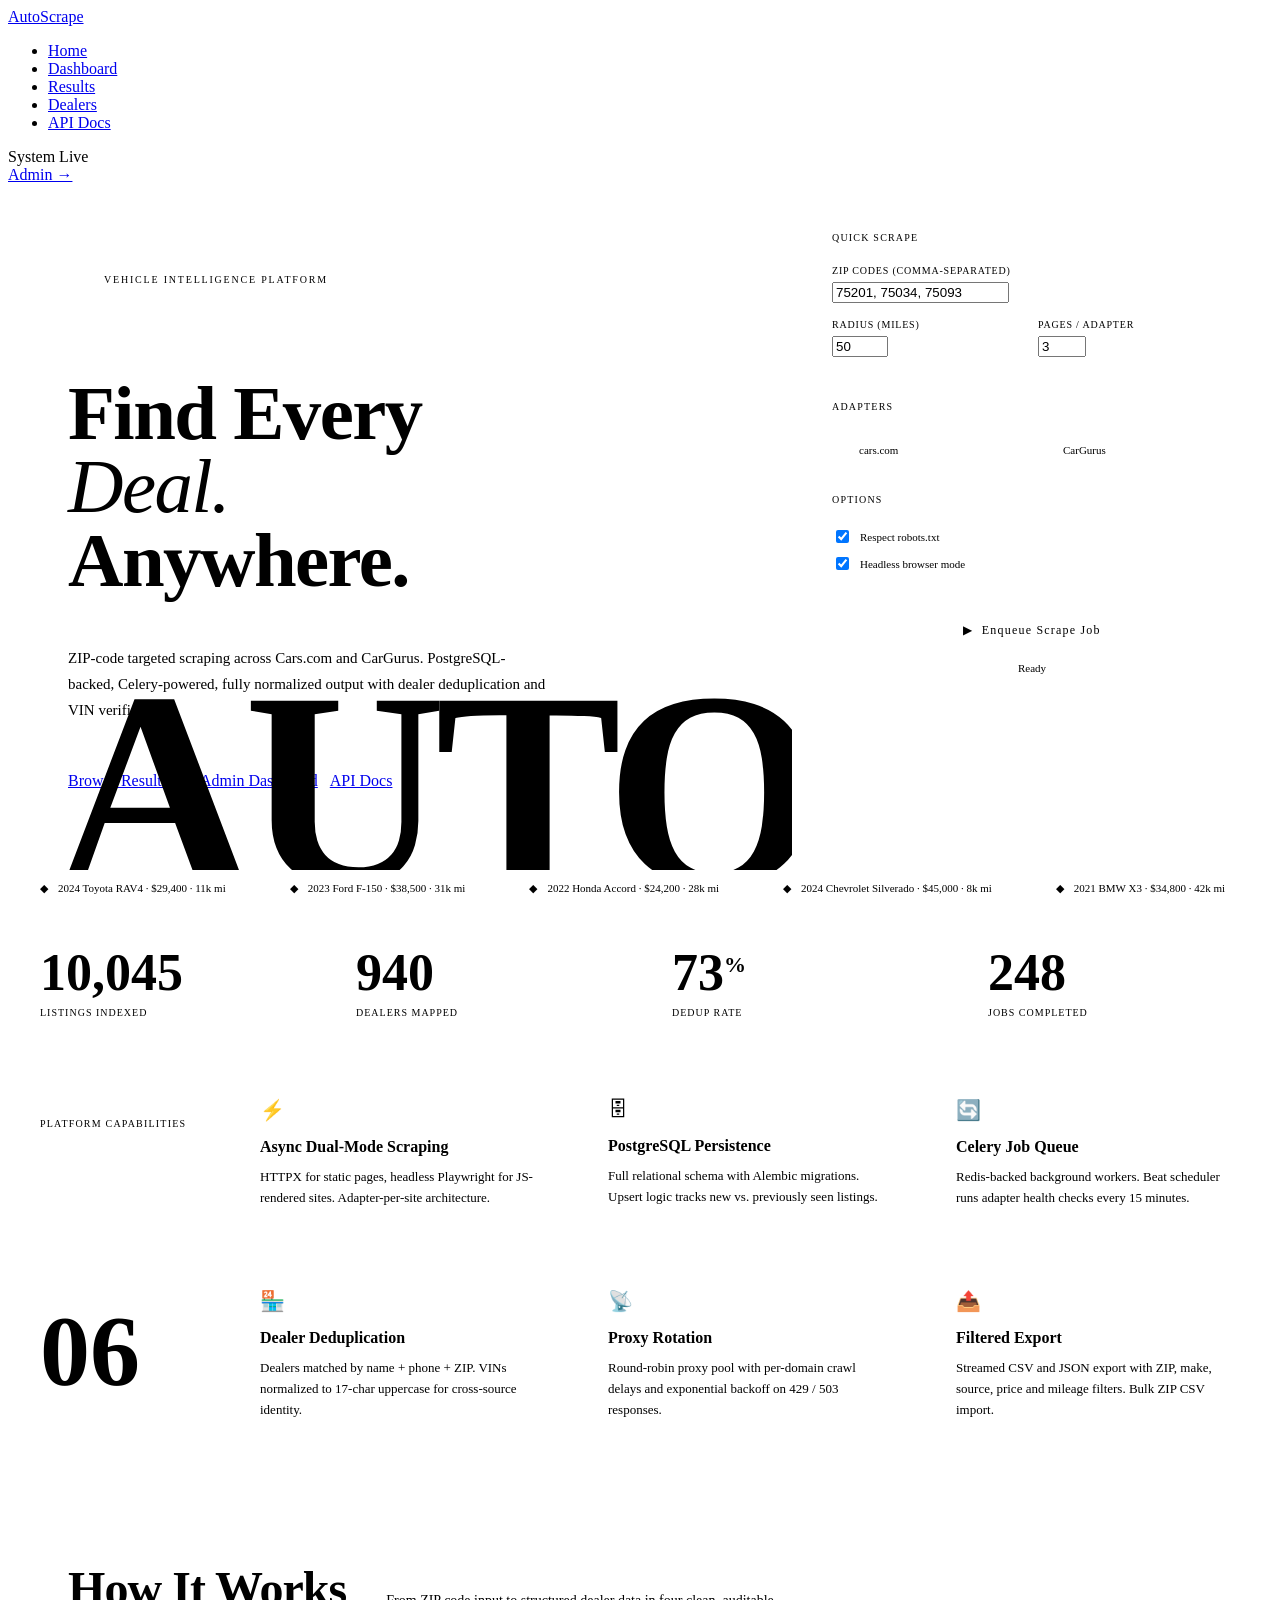
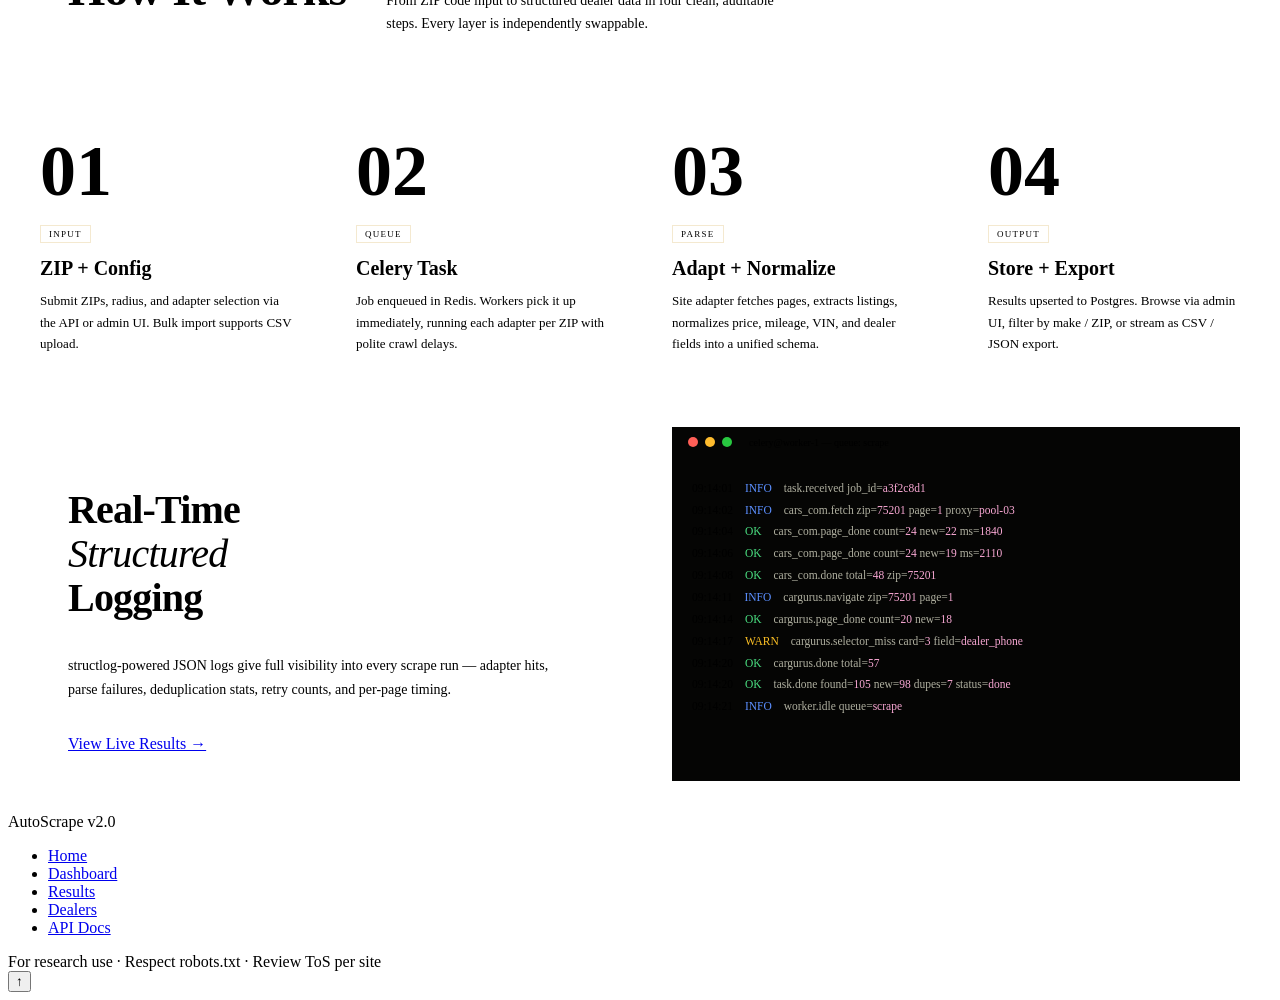
==== index.html @ 1d353e25 "Add project files" ====
<!DOCTYPE html>
<html lang="en">
<head>
<meta charset="UTF-8"/><meta name="viewport" content="width=device-width,initial-scale=1"/>
<title>AutoScrape — Vehicle Intelligence Platform</title>
<link rel="stylesheet" href="_shared.css"/>
<style>
/* ── HERO ── */
.hero {
  min-height: calc(100vh - var(--nav-h));
  display: grid;
  grid-template-columns: 1fr 480px;
  border-bottom: 1px solid var(--border);
}
.hero-left {
  padding: 80px 60px;
  display: flex;
  flex-direction: column;
  justify-content: center;
  border-right: 1px solid var(--border);
  position: relative;
  overflow: hidden;
}
.hero-bg-text {
  position: absolute;
  bottom: -60px; right: -20px;
  font-family: var(--font-display);
  font-size: 280px;
  font-weight: 800;
  color: var(--border);
  line-height: 1;
  pointer-events: none;
  user-select: none;
  letter-spacing: -0.04em;
}
.hero-label {
  font-family: var(--font-mono);
  font-size: 10px;
  letter-spacing: 0.18em;
  text-transform: uppercase;
  color: var(--accent);
  margin-bottom: 28px;
  display: flex;
  align-items: center;
  gap: 12px;
}
.hero-label::before { content:''; width:24px; height:1px; background:var(--accent); }
.hero-h1 {
  font-family: var(--font-display);
  font-size: clamp(52px, 6vw, 88px);
  font-weight: 800;
  line-height: 0.96;
  letter-spacing: -0.02em;
  color: var(--text);
  margin-bottom: 32px;
}
.hero-h1 em {
  font-style: italic;
  font-family: var(--font-serif);
  font-weight: 300;
  color: var(--accent);
}
.hero-p {
  font-size: 15px;
  line-height: 1.75;
  color: var(--dim);
  max-width: 480px;
  margin-bottom: 48px;
}
.hero-actions { display:flex; gap:12px; flex-wrap:wrap; }
.hero-right {
  background: var(--bg2);
  display: flex;
  flex-direction: column;
  padding: 48px 40px;
  overflow-y: auto;
}
.form-section { margin-bottom: 28px; }
.form-title {
  font-family: var(--font-mono);
  font-size: 10px;
  letter-spacing: 0.12em;
  text-transform: uppercase;
  color: var(--dim);
  margin-bottom: 12px;
  padding-bottom: 10px;
  border-bottom: 1px solid var(--border);
}
.form-group { margin-bottom: 16px; }
.form-label {
  font-family: var(--font-mono);
  font-size: 10px;
  letter-spacing: 0.08em;
  text-transform: uppercase;
  color: var(--muted);
  display: block;
  margin-bottom: 6px;
}
.form-row { display:grid; grid-template-columns:1fr 1fr; gap:12px; }
.adapter-grid { display:grid; grid-template-columns:1fr 1fr; gap:8px; }
.adapter-chip {
  display: flex;
  align-items: center;
  gap: 8px;
  padding: 10px 12px;
  border: 1px solid var(--border2);
  cursor: pointer;
  transition: all var(--transition);
  background: var(--bg);
  user-select: none;
}
.adapter-chip:hover { border-color: var(--muted); }
.adapter-chip.on { border-color: var(--accent); background: var(--accent-dim); }
.adapter-chip-dot { width:7px; height:7px; border-radius:50%; border:1px solid var(--muted); transition:all var(--transition); flex-shrink:0; }
.adapter-chip.on .adapter-chip-dot { background:var(--accent); border-color:var(--accent); box-shadow:0 0 6px var(--accent); }
.adapter-chip-name { font-family:var(--font-mono); font-size:11px; color:var(--text2); }
.run-btn {
  width: 100%;
  padding: 14px;
  background: var(--accent);
  color: var(--bg);
  border: none;
  font-family: var(--font-mono);
  font-size: 12px;
  letter-spacing: 0.1em;
  font-weight: 500;
  cursor: pointer;
  transition: all var(--transition);
  margin-top: 8px;
  display: flex;
  align-items: center;
  justify-content: center;
  gap: 8px;
}
.run-btn:hover { background: #e8be5c; }
.run-btn:disabled { background: var(--muted); cursor: not-allowed; }
.run-status {
  font-family: var(--font-mono);
  font-size: 11px;
  color: var(--dim);
  text-align: center;
  margin-top: 10px;
  min-height: 20px;
  transition: color var(--transition);
}

/* ── TICKER ── */
.ticker {
  border-bottom: 1px solid var(--border);
  overflow: hidden;
  background: var(--bg2);
  padding: 12px 0;
}
.ticker-inner { display:flex; animation: scroll-left 40s linear infinite; white-space:nowrap; }
.ticker-item {
  font-family: var(--font-mono);
  font-size: 11px;
  color: var(--dim);
  padding: 0 32px;
  display: inline-flex;
  align-items: center;
  gap: 10px;
  flex-shrink: 0;
}
.ticker-sep { color:var(--accent); }
@keyframes scroll-left { 0%{transform:translateX(0)} 100%{transform:translateX(-50%)} }

/* ── KPI STRIP ── */
.kpi-strip {
  display: grid;
  grid-template-columns: repeat(4, 1fr);
  border-bottom: 1px solid var(--border);
}
.kpi-cell {
  padding: 40px 32px;
  border-right: 1px solid var(--border);
  position: relative;
}
.kpi-cell:last-child { border-right: none; }
.kpi-num {
  font-family: var(--font-display);
  font-size: 52px;
  font-weight: 700;
  line-height: 1;
  color: var(--text);
  margin-bottom: 8px;
}
.kpi-num sup { font-size: 22px; color: var(--accent); vertical-align: super; }
.kpi-label { font-family:var(--font-mono); font-size:10px; letter-spacing:0.1em; text-transform:uppercase; color:var(--dim); }

/* ── FEATURE BAND ── */
.feat-band {
  display: grid;
  grid-template-columns: 220px 1fr;
  border-bottom: 1px solid var(--border);
}
.feat-side {
  padding: 60px 32px;
  border-right: 1px solid var(--border);
  display: flex;
  flex-direction: column;
  justify-content: space-between;
}
.feat-side-label {
  font-family: var(--font-mono);
  font-size: 10px;
  letter-spacing: 0.12em;
  text-transform: uppercase;
  color: var(--accent);
}
.feat-side-num {
  font-family: var(--font-display);
  font-size: 100px;
  font-weight: 800;
  color: var(--border2);
  line-height: 1;
}
.feat-grid {
  display: grid;
  grid-template-columns: repeat(3, 1fr);
  grid-template-rows: auto auto;
}
.feat-cell {
  padding: 40px 32px;
  border-right: 1px solid var(--border);
  border-bottom: 1px solid var(--border);
  transition: background var(--transition);
  position: relative;
  overflow: hidden;
}
.feat-cell:nth-child(3n) { border-right: none; }
.feat-cell:nth-child(n+4) { border-bottom: none; }
.feat-cell:hover { background: var(--bg2); }
.feat-cell::after {
  content: '';
  position: absolute;
  bottom: 0; left: 0;
  width: 0;
  height: 1px;
  background: var(--accent);
  transition: width 0.4s ease;
}
.feat-cell:hover::after { width: 100%; }
.feat-icon { font-size: 20px; margin-bottom: 16px; display:block; }
.feat-name {
  font-family: var(--font-display);
  font-size: 16px;
  font-weight: 600;
  color: var(--text);
  margin-bottom: 10px;
}
.feat-desc { font-size: 13px; line-height: 1.65; color: var(--dim); }

/* ── HOW IT WORKS ── */
.how-section { padding: 0; border-bottom: 1px solid var(--border); }
.how-header {
  padding: 60px 60px 40px;
  display: flex;
  align-items: baseline;
  gap: 40px;
  border-bottom: 1px solid var(--border);
}
.how-title {
  font-family: var(--font-display);
  font-size: 48px;
  font-weight: 700;
  letter-spacing: -0.02em;
}
.how-desc { font-size:14px; color:var(--dim); max-width:400px; line-height:1.7; }
.how-steps { display:grid; grid-template-columns:repeat(4,1fr); }
.how-step {
  padding: 40px 32px;
  border-right: 1px solid var(--border);
  position: relative;
}
.how-step:last-child { border-right: none; }
.how-step-n {
  font-family: var(--font-display);
  font-size: 72px;
  font-weight: 800;
  color: var(--border2);
  line-height: 1;
  margin-bottom: 16px;
}
.how-step-tag {
  font-family: var(--font-mono);
  font-size: 9px;
  letter-spacing: 0.14em;
  text-transform: uppercase;
  color: var(--accent);
  background: var(--accent-dim);
  border: 1px solid rgba(212,168,67,0.25);
  padding: 3px 8px;
  display: inline-block;
  margin-bottom: 14px;
}
.how-step-name {
  font-family: var(--font-display);
  font-size: 20px;
  font-weight: 600;
  margin-bottom: 10px;
}
.how-step-desc { font-size:13px; color:var(--dim); line-height:1.65; }

/* ── TERMINAL ── */
.terminal-section {
  display: grid;
  grid-template-columns: 1fr 1fr;
  border-bottom: 1px solid var(--border);
}
.terminal-copy {
  padding: 60px;
  border-right: 1px solid var(--border);
  display: flex;
  flex-direction: column;
  justify-content: center;
}
.terminal-copy h2 {
  font-family: var(--font-display);
  font-size: 40px;
  font-weight: 700;
  letter-spacing: -0.02em;
  line-height: 1.1;
  margin-bottom: 20px;
}
.terminal-copy h2 em { font-family:var(--font-serif); font-style:italic; font-weight:300; color:var(--accent); }
.terminal-copy p { font-size:14px; color:var(--dim); line-height:1.75; margin-bottom:32px; }
.terminal-panel { padding: 32px; background: var(--bg); display:flex; flex-direction:column; }
.term-win {
  background: #050504;
  border: 1px solid var(--border2);
  flex: 1;
  overflow: hidden;
  display: flex;
  flex-direction: column;
}
.term-bar {
  background: var(--bg2);
  border-bottom: 1px solid var(--border);
  padding: 10px 16px;
  display: flex;
  align-items: center;
  gap: 7px;
}
.term-dot { width:10px; height:10px; border-radius:50%; }
.term-body { padding: 20px; font-family:var(--font-mono); font-size:11.5px; line-height:1.9; overflow-y:auto; flex:1; }
.tl { display:flex; gap:12px; }
.tt { color:var(--muted); flex-shrink:0; }
.ti { color:#5b8fff; }
.tok { color:#4ade80; }
.tw { color:#fbbf24; }
.tm { color:#b0b0a0; }
.tk { color:var(--accent); }
.tv { color:#f9a8d4; }
.tcur { display:inline-block; width:7px; height:13px; background:var(--accent); animation:blink 1s step-end infinite; vertical-align:middle; }
@keyframes blink { 0%,100%{opacity:1} 50%{opacity:0} }
</style>
</head>
<body>

<nav class="nav">
  <a href="index.html" class="nav-logo">Auto<span>Scrape</span></a>
  <ul class="nav-links">
    <li><a href="index.html" class="active">Home</a></li>
    <li><a href="dashboard.html">Dashboard</a></li>
    <li><a href="results.html">Results</a></li>
    <li><a href="dealers.html">Dealers</a></li>
    <li><a href="docs.html">API Docs</a></li>
  </ul>
  <div class="nav-right">
    <div class="live-indicator"><div class="live-dot"></div><span>System Live</span></div>
    <a href="dashboard.html" class="nav-pill">Admin →</a>
  </div>
</nav>

<div class="page">

  <!-- HERO -->
  <section class="hero">
    <div class="hero-left">
      <div class="hero-bg-text">AUTO</div>
      <p class="hero-label anim-1">Vehicle Intelligence Platform</p>
      <h1 class="hero-h1 anim-2">Find Every<br><em>Deal.</em><br>Anywhere.</h1>
      <p class="hero-p anim-3">ZIP-code targeted scraping across Cars.com and CarGurus. PostgreSQL-backed, Celery-powered, fully normalized output with dealer deduplication and VIN verification.</p>
      <div class="hero-actions anim-4">
        <a href="results.html" class="btn btn-primary">Browse Results →</a>
        <a href="dashboard.html" class="btn">Admin Dashboard</a>
        <a href="docs.html" class="btn btn-ghost">API Docs</a>
      </div>
    </div>

    <div class="hero-right">
      <div class="form-title">Quick Scrape</div>

      <div class="form-section">
        <div class="form-group">
          <label class="form-label">ZIP Codes (comma-separated)</label>
          <input class="inp" id="f-zips" value="75201, 75034, 75093" placeholder="75201, 75034…"/>
        </div>
        <div class="form-row">
          <div class="form-group">
            <label class="form-label">Radius (miles)</label>
            <input class="inp" id="f-radius" type="number" value="50" min="10" max="500"/>
          </div>
          <div class="form-group">
            <label class="form-label">Pages / Adapter</label>
            <input class="inp" id="f-pages" type="number" value="3" min="1" max="20"/>
          </div>
        </div>
      </div>

      <div class="form-section">
        <div class="form-title">Adapters</div>
        <div class="adapter-grid">
          <div class="adapter-chip on" id="chip-cars" onclick="toggleChip(this)">
            <div class="adapter-chip-dot"></div>
            <span class="adapter-chip-name">cars.com</span>
          </div>
          <div class="adapter-chip on" id="chip-cg" onclick="toggleChip(this)">
            <div class="adapter-chip-dot"></div>
            <span class="adapter-chip-name">CarGurus</span>
          </div>
        </div>
      </div>

      <div class="form-section">
        <div class="form-title">Options</div>
        <div style="display:flex;flex-direction:column;gap:8px">
          <label style="display:flex;align-items:center;gap:8px;font-family:var(--font-mono);font-size:11px;color:var(--dim);cursor:pointer">
            <input type="checkbox" id="opt-robots" checked style="accent-color:var(--accent)"/>
            Respect robots.txt
          </label>
          <label style="display:flex;align-items:center;gap:8px;font-family:var(--font-mono);font-size:11px;color:var(--dim);cursor:pointer">
            <input type="checkbox" id="opt-headless" checked style="accent-color:var(--accent)"/>
            Headless browser mode
          </label>
        </div>
      </div>

      <button class="run-btn" id="run-btn" onclick="doRun()">▶ &nbsp;Enqueue Scrape Job</button>
      <div class="run-status" id="run-status">Ready</div>
    </div>
  </section>

  <!-- TICKER -->
  <div class="ticker">
    <div class="ticker-inner" id="ticker"></div>
  </div>

  <!-- KPI STRIP -->
  <div class="kpi-strip">
    <div class="kpi-cell">
      <div class="kpi-num"><span id="k1">0</span></div>
      <div class="kpi-label">Listings Indexed</div>
    </div>
    <div class="kpi-cell">
      <div class="kpi-num"><span id="k2">0</span></div>
      <div class="kpi-label">Dealers Mapped</div>
    </div>
    <div class="kpi-cell">
      <div class="kpi-num"><span id="k3">0</span><sup>%</sup></div>
      <div class="kpi-label">Dedup Rate</div>
    </div>
    <div class="kpi-cell">
      <div class="kpi-num"><span id="k4">0</span></div>
      <div class="kpi-label">Jobs Completed</div>
    </div>
  </div>

  <!-- FEATURES -->
  <div class="feat-band">
    <div class="feat-side">
      <span class="feat-side-label">Platform Capabilities</span>
      <span class="feat-side-num">06</span>
    </div>
    <div class="feat-grid">
      <div class="feat-cell"><span class="feat-icon">⚡</span><div class="feat-name">Async Dual-Mode Scraping</div><div class="feat-desc">HTTPX for static pages, headless Playwright for JS-rendered sites. Adapter-per-site architecture.</div></div>
      <div class="feat-cell"><span class="feat-icon">🗄</span><div class="feat-name">PostgreSQL Persistence</div><div class="feat-desc">Full relational schema with Alembic migrations. Upsert logic tracks new vs. previously seen listings.</div></div>
      <div class="feat-cell"><span class="feat-icon">🔄</span><div class="feat-name">Celery Job Queue</div><div class="feat-desc">Redis-backed background workers. Beat scheduler runs adapter health checks every 15 minutes.</div></div>
      <div class="feat-cell"><span class="feat-icon">🏪</span><div class="feat-name">Dealer Deduplication</div><div class="feat-desc">Dealers matched by name + phone + ZIP. VINs normalized to 17-char uppercase for cross-source identity.</div></div>
      <div class="feat-cell"><span class="feat-icon">📡</span><div class="feat-name">Proxy Rotation</div><div class="feat-desc">Round-robin proxy pool with per-domain crawl delays and exponential backoff on 429 / 503 responses.</div></div>
      <div class="feat-cell"><span class="feat-icon">📤</span><div class="feat-name">Filtered Export</div><div class="feat-desc">Streamed CSV and JSON export with ZIP, make, source, price and mileage filters. Bulk ZIP CSV import.</div></div>
    </div>
  </div>

  <!-- HOW IT WORKS -->
  <div class="how-section">
    <div class="how-header">
      <h2 class="how-title">How It Works</h2>
      <p class="how-desc">From ZIP code input to structured dealer data in four clean, auditable steps. Every layer is independently swappable.</p>
    </div>
    <div class="how-steps">
      <div class="how-step"><div class="how-step-n">01</div><div class="how-step-tag">Input</div><div class="how-step-name">ZIP + Config</div><div class="how-step-desc">Submit ZIPs, radius, and adapter selection via the API or admin UI. Bulk import supports CSV upload.</div></div>
      <div class="how-step"><div class="how-step-n">02</div><div class="how-step-tag">Queue</div><div class="how-step-name">Celery Task</div><div class="how-step-desc">Job enqueued in Redis. Workers pick it up immediately, running each adapter per ZIP with polite crawl delays.</div></div>
      <div class="how-step"><div class="how-step-n">03</div><div class="how-step-tag">Parse</div><div class="how-step-name">Adapt + Normalize</div><div class="how-step-desc">Site adapter fetches pages, extracts listings, normalizes price, mileage, VIN, and dealer fields into a unified schema.</div></div>
      <div class="how-step"><div class="how-step-n">04</div><div class="how-step-tag">Output</div><div class="how-step-name">Store + Export</div><div class="how-step-desc">Results upserted to Postgres. Browse via admin UI, filter by make / ZIP, or stream as CSV / JSON export.</div></div>
    </div>
  </div>

  <!-- TERMINAL -->
  <div class="terminal-section">
    <div class="terminal-copy">
      <h2>Real-Time<br><em>Structured</em><br>Logging</h2>
      <p>structlog-powered JSON logs give full visibility into every scrape run — adapter hits, parse failures, deduplication stats, retry counts, and per-page timing.</p>
      <a href="results.html" class="btn btn-primary" style="align-self:flex-start">View Live Results →</a>
    </div>
    <div class="terminal-panel">
      <div class="term-win">
        <div class="term-bar">
          <div class="term-dot" style="background:#ff5f57"></div>
          <div class="term-dot" style="background:#febc2e"></div>
          <div class="term-dot" style="background:#28c840"></div>
          <span style="font-family:var(--font-mono);font-size:10px;color:var(--muted);margin-left:10px">celery@worker-1 — queue: scrape</span>
        </div>
        <div class="term-body" id="term-body">
          <div class="tl"><span class="tt">09:14:01</span><span class="ti">INFO</span><span class="tm">task.received <span class="tk">job_id</span>=<span class="tv">a3f2c8d1</span></span></div>
          <div class="tl"><span class="tt">09:14:02</span><span class="ti">INFO</span><span class="tm">cars_com.fetch <span class="tk">zip</span>=<span class="tv">75201</span> <span class="tk">page</span>=<span class="tv">1</span> <span class="tk">proxy</span>=<span class="tv">pool-03</span></span></div>
          <div class="tl"><span class="tt">09:14:04</span><span class="tok">OK  </span><span class="tm">cars_com.page_done <span class="tk">count</span>=<span class="tv">24</span> <span class="tk">new</span>=<span class="tv">22</span> <span class="tk">ms</span>=<span class="tv">1840</span></span></div>
          <div class="tl"><span class="tt">09:14:06</span><span class="tok">OK  </span><span class="tm">cars_com.page_done <span class="tk">count</span>=<span class="tv">24</span> <span class="tk">new</span>=<span class="tv">19</span> <span class="tk">ms</span>=<span class="tv">2110</span></span></div>
          <div class="tl"><span class="tt">09:14:08</span><span class="tok">OK  </span><span class="tm">cars_com.done <span class="tk">total</span>=<span class="tv">48</span> <span class="tk">zip</span>=<span class="tv">75201</span></span></div>
          <div class="tl"><span class="tt">09:14:11</span><span class="ti">INFO</span><span class="tm">cargurus.navigate <span class="tk">zip</span>=<span class="tv">75201</span> <span class="tk">page</span>=<span class="tv">1</span></span></div>
          <div class="tl"><span class="tt">09:14:14</span><span class="tok">OK  </span><span class="tm">cargurus.page_done <span class="tk">count</span>=<span class="tv">20</span> <span class="tk">new</span>=<span class="tv">18</span></span></div>
          <div class="tl"><span class="tt">09:14:17</span><span class="tw">WARN</span><span class="tm">cargurus.selector_miss <span class="tk">card</span>=<span class="tv">3</span> <span class="tk">field</span>=<span class="tv">dealer_phone</span></span></div>
          <div class="tl"><span class="tt">09:14:20</span><span class="tok">OK  </span><span class="tm">cargurus.done <span class="tk">total</span>=<span class="tv">57</span></span></div>
          <div class="tl"><span class="tt">09:14:20</span><span class="tok">OK  </span><span class="tm">task.done <span class="tk">found</span>=<span class="tv">105</span> <span class="tk">new</span>=<span class="tv">98</span> <span class="tk">dupes</span>=<span class="tv">7</span> <span class="tk">status</span>=<span class="tv">done</span></span></div>
          <div class="tl"><span class="tt">09:14:21</span><span class="ti">INFO</span><span class="tm">worker.idle <span class="tk">queue</span>=<span class="tv">scrape</span> <span class="tcur"></span></span></div>
        </div>
      </div>
    </div>
  </div>

  <!-- FOOTER -->
  <footer class="footer">
    <div class="footer-brand">Auto<span>Scrape</span> v2.0</div>
    <ul class="footer-links">
      <li><a href="index.html">Home</a></li>
      <li><a href="dashboard.html">Dashboard</a></li>
      <li><a href="results.html">Results</a></li>
      <li><a href="dealers.html">Dealers</a></li>
      <li><a href="docs.html">API Docs</a></li>
    </ul>
    <div class="footer-copy">For research use · Respect robots.txt · Review ToS per site</div>
  </footer>

</div>

<button id="scrolltop" onclick="window.scrollTo({top:0,behavior:'smooth'})">↑</button>

<script src="_data.js"></script>
<script>
// scroll top
window.addEventListener('scroll',()=>{
  document.getElementById('scrolltop').classList.toggle('visible',window.scrollY>400);
});

// adapter toggle
function toggleChip(el){ el.classList.toggle('on'); }

// animated counters
function animCount(id,target,fmt){
  const el=document.getElementById(id);
  const dur=1800; let start=0;
  const step=ts=>{
    if(!start)start=ts;
    const p=Math.min((ts-start)/dur,1);
    const e=1-Math.pow(1-p,3);
    el.textContent=(fmt?fmt(Math.floor(e*target)):Math.floor(e*target).toLocaleString());
    if(p<1)requestAnimationFrame(step);
  };
  requestAnimationFrame(step);
}
const kpiObs=new IntersectionObserver(entries=>{
  if(entries[0].isIntersecting){
    animCount('k1',12847);
    animCount('k2',1203);
    animCount('k3',94,n=>n);
    animCount('k4',318);
    kpiObs.disconnect();
  }
},{threshold:0.3});
kpiObs.observe(document.querySelector('.kpi-strip'));

// ticker
const items=['2024 Toyota RAV4 · $29,400 · 11k mi','2023 Ford F-150 · $38,500 · 31k mi','2022 Honda Accord · $24,200 · 28k mi','2024 Chevrolet Silverado · $45,000 · 8k mi','2021 BMW X3 · $34,800 · 42k mi','2023 Hyundai Tucson · $26,400 · 12k mi','2022 Tesla Model Y · $39,900 · 18k mi','2021 Nissan Rogue · $22,500 · 38k mi','2023 Jeep Grand Cherokee · $41,200 · 15k mi','2020 Audi Q5 · $31,600 · 47k mi'];
const t=document.getElementById('ticker');
const dbl=[...items,...items];
t.innerHTML=dbl.map(x=>`<span class="ticker-item"><span class="ticker-sep">◆</span>${x}</span>`).join('');

// run simulation
function doRun(){
  const zips=document.getElementById('f-zips').value.trim();
  if(!zips){document.getElementById('run-status').textContent='⚠ Enter at least one ZIP code';document.getElementById('run-status').style.color='#f87171';return;}
  const btn=document.getElementById('run-btn');
  const status=document.getElementById('run-status');
  btn.disabled=true;
  const steps=[
    {t:'Validating ZIPs…',c:'var(--dim)'},
    {t:'Connecting to Celery broker…',c:'var(--dim)'},
    {t:'Job enqueued ✓',c:'var(--accent)'},
    {t:'Workers picked up task…',c:'#60a5fa'},
    {t:'Scraping in progress…',c:'#60a5fa'},
    {t:'Done — redirecting to results…',c:'#4ade80'},
  ];
  let i=0;
  const iv=setInterval(()=>{
    status.textContent=steps[i].t;
    status.style.color=steps[i].c;
    i++;
    if(i>=steps.length){clearInterval(iv);setTimeout(()=>{window.location.href='results.html';},500);}
  },600);
}
</script>
</body>
</html>
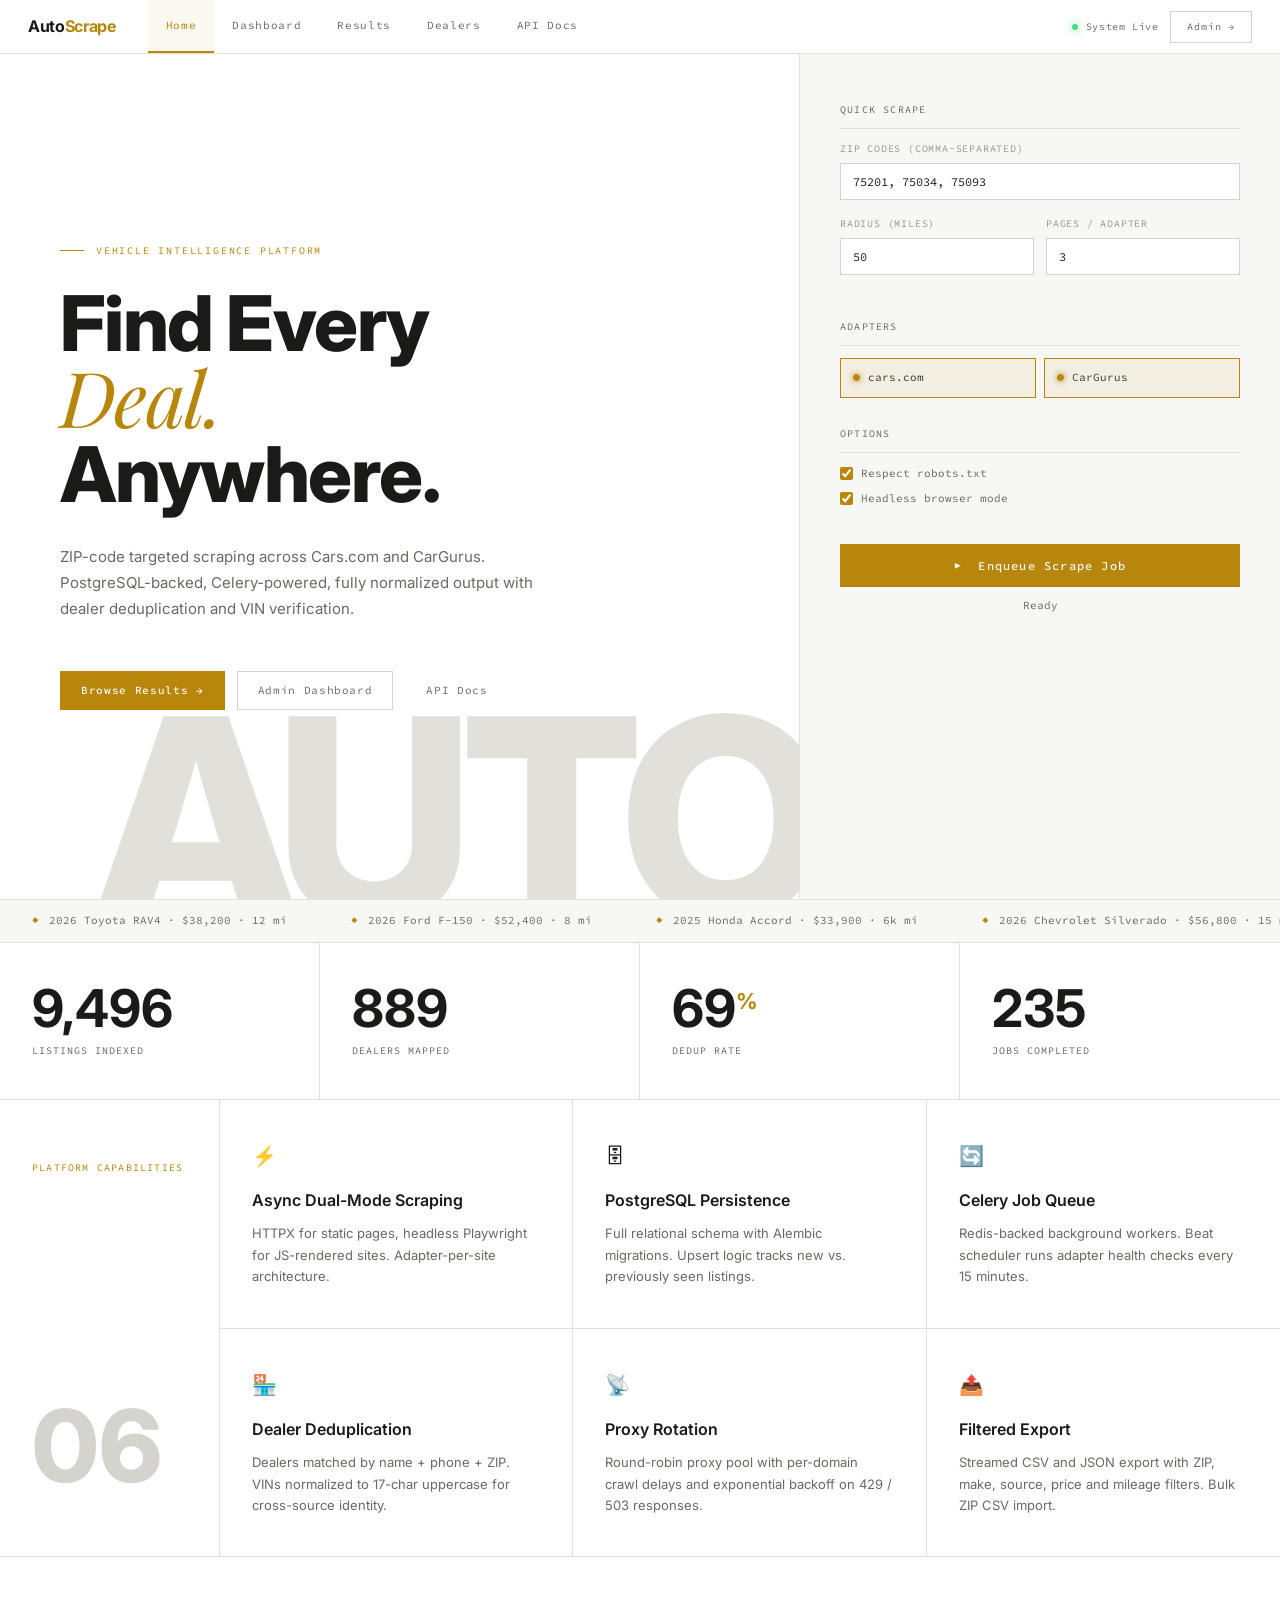
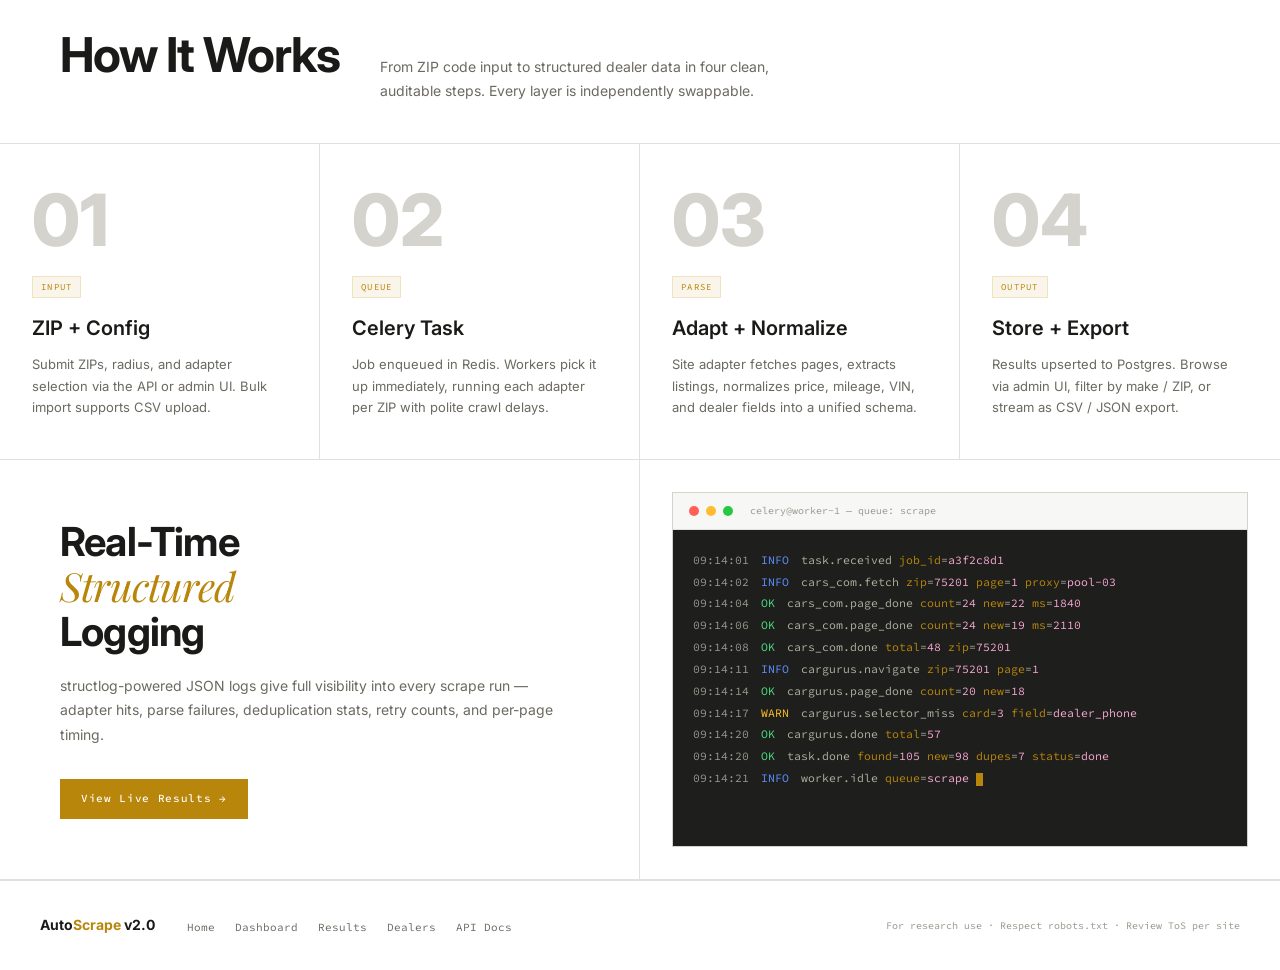
==== commit ea85579f: "Add shared CSS & mock data, switch to light theme, update to 2026 inventory" ====
--- a/index.html
+++ b/index.html
@@ -132,7 +132,7 @@
   justify-content: center;
   gap: 8px;
 }
-.run-btn:hover { background: #e8be5c; }
+.run-btn:hover { background: #a07a0a; }
 .run-btn:disabled { background: var(--muted); cursor: not-allowed; }
 .run-status {
   font-family: var(--font-mono);
@@ -327,7 +327,7 @@
 .terminal-copy p { font-size:14px; color:var(--dim); line-height:1.75; margin-bottom:32px; }
 .terminal-panel { padding: 32px; background: var(--bg); display:flex; flex-direction:column; }
 .term-win {
-  background: #050504;
+  background: #1e1e1c;
   border: 1px solid var(--border2);
   flex: 1;
   overflow: hidden;
@@ -343,7 +343,7 @@
   gap: 7px;
 }
 .term-dot { width:10px; height:10px; border-radius:50%; }
-.term-body { padding: 20px; font-family:var(--font-mono); font-size:11.5px; line-height:1.9; overflow-y:auto; flex:1; }
+.term-body { padding: 20px; font-family:var(--font-mono); font-size:11.5px; line-height:1.9; overflow-y:auto; flex:1; color:#c8c4b8; }
 .tl { display:flex; gap:12px; }
 .tt { color:var(--muted); flex-shrink:0; }
 .ti { color:#5b8fff; }
@@ -581,7 +581,7 @@
 kpiObs.observe(document.querySelector('.kpi-strip'));
 
 // ticker
-const items=['2024 Toyota RAV4 · $29,400 · 11k mi','2023 Ford F-150 · $38,500 · 31k mi','2022 Honda Accord · $24,200 · 28k mi','2024 Chevrolet Silverado · $45,000 · 8k mi','2021 BMW X3 · $34,800 · 42k mi','2023 Hyundai Tucson · $26,400 · 12k mi','2022 Tesla Model Y · $39,900 · 18k mi','2021 Nissan Rogue · $22,500 · 38k mi','2023 Jeep Grand Cherokee · $41,200 · 15k mi','2020 Audi Q5 · $31,600 · 47k mi'];
+const items=['2026 Toyota RAV4 · $38,200 · 12 mi','2026 Ford F-150 · $52,400 · 8 mi','2025 Honda Accord · $33,900 · 6k mi','2026 Chevrolet Silverado · $56,800 · 15 mi','2025 BMW X3 · $48,600 · 9k mi','2026 Hyundai Tucson · $34,200 · 5 mi','2026 Tesla Model Y · $46,500 · 120 mi','2025 Nissan Rogue · $32,400 · 11k mi','2026 Jeep Grand Cherokee · $49,800 · 22 mi','2025 Audi Q5 · $47,200 · 7k mi'];
 const t=document.getElementById('ticker');
 const dbl=[...items,...items];
 t.innerHTML=dbl.map(x=>`<span class="ticker-item"><span class="ticker-sep">◆</span>${x}</span>`).join('');
--- a/_shared.css
+++ b/_shared.css
@@ -0,0 +1,520 @@
+/* ═══════════════════════════════════════════════
+   AutoScrape — Shared Design System
+   ═══════════════════════════════════════════════ */
+
+/* ── FONTS ── */
+@import url('https://fonts.googleapis.com/css2?family=Inter:wght@300;400;500;600;700;800&family=Source+Code+Pro:wght@400;500;600;700&family=Playfair+Display:ital,wght@0,400;0,700;1,400&display=swap');
+
+/* ── VARIABLES ── */
+:root {
+  --font-display: 'Inter', sans-serif;
+  --font-mono: 'Source Code Pro', monospace;
+  --font-serif: 'Playfair Display', serif;
+
+  --bg:     #ffffff;
+  --bg2:    #f7f7f5;
+  --bg3:    #eeede9;
+  --border: #e2e0db;
+  --border2:#d5d3cd;
+
+  --text:   #1a1a18;
+  --text2:  #3a3935;
+  --dim:    #6b6960;
+  --muted:  #9a978e;
+
+  --accent:     #b8860b;
+  --accent-dim: rgba(184,134,11,0.08);
+  --accent-glow:rgba(184,134,11,0.06);
+
+  --red-dim: rgba(192,57,43,0.08);
+
+  --nav-h: 54px;
+  --transition: 0.18s ease;
+}
+
+/* ── RESET ── */
+*, *::before, *::after { margin:0; padding:0; box-sizing:border-box; }
+html { scroll-behavior: smooth; }
+body {
+  font-family: var(--font-display);
+  background: var(--bg);
+  color: var(--text);
+  line-height: 1.6;
+  -webkit-font-smoothing: antialiased;
+  -moz-osx-font-smoothing: grayscale;
+}
+a { color: inherit; text-decoration: none; }
+ul { list-style: none; }
+img { max-width: 100%; display: block; }
+code { font-family: var(--font-mono); }
+
+/* ── PAGE WRAPPER ── */
+.page {
+  width: 100%;
+  min-height: 100vh;
+}
+
+/* ═════════════════════════════════════════════
+   NAV
+   ═════════════════════════════════════════════ */
+.nav {
+  height: var(--nav-h);
+  display: flex;
+  align-items: center;
+  padding: 0 28px;
+  border-bottom: 1px solid var(--border);
+  background: var(--bg);
+  position: sticky;
+  top: 0;
+  z-index: 500;
+}
+.nav-logo {
+  font-family: var(--font-display);
+  font-size: 16px;
+  font-weight: 700;
+  letter-spacing: -0.02em;
+  color: var(--text);
+  margin-right: 32px;
+  flex-shrink: 0;
+}
+.nav-logo span { color: var(--accent); }
+
+.nav-links {
+  display: flex;
+  gap: 0;
+  height: 100%;
+}
+.nav-links li { height: 100%; }
+.nav-links a {
+  display: flex;
+  align-items: center;
+  padding: 0 18px;
+  height: 100%;
+  font-family: var(--font-mono);
+  font-size: 11px;
+  letter-spacing: 0.06em;
+  color: var(--dim);
+  transition: color var(--transition), background var(--transition);
+  border-bottom: 2px solid transparent;
+}
+.nav-links a:hover { color: var(--text); background: var(--bg2); }
+.nav-links a.active {
+  color: var(--accent);
+  border-bottom-color: var(--accent);
+  background: var(--accent-glow);
+}
+
+.nav-right {
+  margin-left: auto;
+  display: flex;
+  align-items: center;
+  gap: 12px;
+}
+
+.nav-pill {
+  font-family: var(--font-mono);
+  font-size: 10px;
+  letter-spacing: 0.08em;
+  padding: 7px 16px;
+  border: 1px solid var(--border2);
+  color: var(--dim);
+  cursor: pointer;
+  background: none;
+  transition: all var(--transition);
+  text-decoration: none;
+  display: inline-flex;
+  align-items: center;
+  white-space: nowrap;
+}
+.nav-pill:hover { border-color: var(--muted); color: var(--text); }
+.nav-pill.cta {
+  background: var(--accent);
+  color: var(--bg);
+  border-color: var(--accent);
+  font-weight: 500;
+}
+.nav-pill.cta:hover { background: #a07a0a; border-color: #a07a0a; }
+
+/* Live indicator */
+.live-indicator {
+  display: flex;
+  align-items: center;
+  gap: 8px;
+  font-family: var(--font-mono);
+  font-size: 10px;
+  color: var(--dim);
+  letter-spacing: 0.06em;
+}
+.live-dot {
+  width: 6px; height: 6px;
+  border-radius: 50%;
+  background: #4ade80;
+  box-shadow: 0 0 8px #4ade80;
+  animation: pulse-dot 2s ease infinite;
+}
+@keyframes pulse-dot {
+  0%, 100% { opacity: 1; }
+  50%      { opacity: 0.4; }
+}
+
+/* ═════════════════════════════════════════════
+   BUTTONS
+   ═════════════════════════════════════════════ */
+.btn {
+  display: inline-flex;
+  align-items: center;
+  justify-content: center;
+  gap: 6px;
+  padding: 10px 20px;
+  font-family: var(--font-mono);
+  font-size: 11px;
+  letter-spacing: 0.06em;
+  border: 1px solid var(--border2);
+  background: none;
+  color: var(--dim);
+  cursor: pointer;
+  transition: all var(--transition);
+  white-space: nowrap;
+  text-decoration: none;
+}
+.btn:hover {
+  border-color: var(--muted);
+  color: var(--text);
+  background: var(--bg2);
+}
+.btn-primary {
+  background: var(--accent);
+  color: var(--bg);
+  border-color: var(--accent);
+  font-weight: 500;
+}
+.btn-primary:hover {
+  background: #a07a0a;
+  border-color: #a07a0a;
+  color: #fff;
+}
+.btn-ghost {
+  border-color: transparent;
+  background: none;
+}
+.btn-ghost:hover {
+  border-color: var(--border2);
+  background: var(--bg2);
+}
+.btn-danger {
+  border-color: rgba(248,113,113,0.3);
+  color: #f87171;
+  background: rgba(248,113,113,0.06);
+}
+.btn-danger:hover {
+  background: rgba(248,113,113,0.12);
+  border-color: rgba(248,113,113,0.5);
+}
+
+/* ═════════════════════════════════════════════
+   INPUTS & SELECTS
+   ═════════════════════════════════════════════ */
+.inp {
+  width: 100%;
+  padding: 10px 12px;
+  font-family: var(--font-mono);
+  font-size: 12px;
+  background: var(--bg);
+  color: var(--text);
+  border: 1px solid var(--border2);
+  outline: none;
+  transition: border-color var(--transition);
+}
+.inp::placeholder { color: var(--muted); }
+.inp:focus { border-color: var(--accent); }
+
+.sel {
+  padding: 10px 12px;
+  font-family: var(--font-mono);
+  font-size: 12px;
+  background: var(--bg);
+  color: var(--text);
+  border: 1px solid var(--border2);
+  outline: none;
+  cursor: pointer;
+  appearance: none;
+  -webkit-appearance: none;
+  background-image: url("data:image/svg+xml,%3Csvg xmlns='http://www.w3.org/2000/svg' width='12' height='12' viewBox='0 0 12 12'%3E%3Cpath d='M3 5l3 3 3-3' stroke='%235a5850' fill='none' stroke-width='1.5'/%3E%3C/svg%3E");
+  background-repeat: no-repeat;
+  background-position: right 10px center;
+  padding-right: 28px;
+  transition: border-color var(--transition);
+}
+.sel:focus { border-color: var(--accent); }
+
+/* ═════════════════════════════════════════════
+   TAGS / BADGES
+   ═════════════════════════════════════════════ */
+.tag {
+  display: inline-flex;
+  align-items: center;
+  padding: 3px 8px;
+  font-family: var(--font-mono);
+  font-size: 10px;
+  letter-spacing: 0.06em;
+  text-transform: uppercase;
+  border: 1px solid var(--border2);
+  color: var(--dim);
+  white-space: nowrap;
+}
+.tag-green {
+  background: rgba(74,222,128,0.1);
+  color: #4ade80;
+  border-color: rgba(74,222,128,0.25);
+}
+.tag-blue {
+  background: rgba(96,165,250,0.1);
+  color: #60a5fa;
+  border-color: rgba(96,165,250,0.25);
+}
+.tag-amber {
+  background: var(--accent-dim);
+  color: var(--accent);
+  border-color: rgba(212,168,67,0.25);
+}
+.tag-red {
+  background: rgba(248,113,113,0.1);
+  color: #f87171;
+  border-color: rgba(248,113,113,0.25);
+}
+
+/* ═════════════════════════════════════════════
+   STAT CARDS
+   ═════════════════════════════════════════════ */
+.stat-card {
+  padding: 24px;
+  border: 1px solid var(--border);
+  background: var(--bg);
+  transition: background var(--transition);
+}
+.stat-card:hover { background: var(--bg2); }
+.stat-label {
+  font-family: var(--font-mono);
+  font-size: 10px;
+  letter-spacing: 0.1em;
+  text-transform: uppercase;
+  color: var(--dim);
+  margin-bottom: 10px;
+}
+.stat-value {
+  font-family: var(--font-display);
+  font-size: 32px;
+  font-weight: 700;
+  color: var(--text);
+  line-height: 1;
+  margin-bottom: 6px;
+}
+.stat-delta {
+  font-family: var(--font-mono);
+  font-size: 11px;
+  color: var(--dim);
+}
+.stat-delta.up { color: #4ade80; }
+.stat-delta.down { color: #f87171; }
+.stat-sub {
+  font-family: var(--font-mono);
+  font-size: 11px;
+  color: var(--muted);
+}
+
+/* ═════════════════════════════════════════════
+   DATA TABLE
+   ═════════════════════════════════════════════ */
+.data-table {
+  width: 100%;
+  border-collapse: collapse;
+}
+.data-table thead {
+  position: sticky;
+  top: calc(var(--nav-h) + 52px); /* accounts for filter bar */
+  z-index: 10;
+}
+.data-table th {
+  font-family: var(--font-mono);
+  font-size: 9px;
+  letter-spacing: 0.1em;
+  text-transform: uppercase;
+  color: var(--muted);
+  padding: 12px 14px;
+  text-align: left;
+  border-bottom: 2px solid var(--border2);
+  background: var(--bg2);
+  cursor: pointer;
+  user-select: none;
+  white-space: nowrap;
+  transition: color var(--transition);
+}
+.data-table th:hover { color: var(--text); }
+.data-table td {
+  font-size: 13px;
+  padding: 11px 14px;
+  border-bottom: 1px solid var(--border);
+  color: var(--text2);
+  white-space: nowrap;
+  transition: background var(--transition);
+}
+.data-table tr:hover td { background: var(--bg2); }
+
+/* ═════════════════════════════════════════════
+   SECTION HEAD
+   ═════════════════════════════════════════════ */
+.section-head {
+  display: flex;
+  align-items: center;
+  justify-content: space-between;
+  padding: 16px 24px;
+  border-bottom: 1px solid var(--border);
+  background: var(--bg);
+}
+.section-title {
+  font-family: var(--font-display);
+  font-size: 16px;
+  font-weight: 600;
+  color: var(--text);
+}
+
+/* ═════════════════════════════════════════════
+   FOOTER
+   ═════════════════════════════════════════════ */
+.footer {
+  padding: 32px 40px;
+  border-top: 1px solid var(--border);
+  display: flex;
+  align-items: center;
+  gap: 32px;
+  background: var(--bg);
+}
+.footer-brand {
+  font-family: var(--font-display);
+  font-size: 14px;
+  font-weight: 700;
+  color: var(--text);
+  flex-shrink: 0;
+}
+.footer-brand span { color: var(--accent); }
+.footer-links {
+  display: flex;
+  gap: 20px;
+}
+.footer-links a {
+  font-family: var(--font-mono);
+  font-size: 11px;
+  color: var(--dim);
+  transition: color var(--transition);
+}
+.footer-links a:hover { color: var(--accent); }
+.footer-copy {
+  font-family: var(--font-mono);
+  font-size: 10px;
+  color: var(--muted);
+  margin-left: auto;
+}
+
+/* ═════════════════════════════════════════════
+   SCROLL-TO-TOP
+   ═════════════════════════════════════════════ */
+#scrolltop {
+  position: fixed;
+  bottom: 28px;
+  right: 28px;
+  width: 40px;
+  height: 40px;
+  display: flex;
+  align-items: center;
+  justify-content: center;
+  background: var(--bg2);
+  border: 1px solid var(--border2);
+  color: var(--dim);
+  font-size: 16px;
+  cursor: pointer;
+  z-index: 600;
+  opacity: 0;
+  pointer-events: none;
+  transition: all var(--transition);
+}
+#scrolltop.visible {
+  opacity: 1;
+  pointer-events: all;
+}
+#scrolltop:hover {
+  background: var(--accent);
+  color: var(--bg);
+  border-color: var(--accent);
+}
+
+/* ═════════════════════════════════════════════
+   ANIMATIONS
+   ═════════════════════════════════════════════ */
+.anim-1, .anim-2, .anim-3, .anim-4 {
+  animation: fade-in 0.8s ease both;
+}
+.anim-1 { animation-delay: 0.1s; }
+.anim-2 { animation-delay: 0.25s; }
+.anim-3 { animation-delay: 0.4s; }
+.anim-4 { animation-delay: 0.55s; }
+
+@keyframes fade-in {
+  from { opacity: 0; transform: translateY(14px); }
+  to   { opacity: 1; transform: translateY(0); }
+}
+
+/* ═════════════════════════════════════════════
+   RESPONSIVE
+   ═════════════════════════════════════════════ */
+@media (max-width: 960px) {
+  .hero { grid-template-columns: 1fr !important; }
+  .hero-right { border-top: 1px solid var(--border); }
+  .hero-bg-text { font-size: 140px; }
+  .kpi-strip { grid-template-columns: repeat(2, 1fr) !important; }
+  .feat-band { grid-template-columns: 1fr !important; }
+  .feat-side { display: none !important; }
+  .feat-grid { grid-template-columns: 1fr 1fr !important; }
+  .how-steps { grid-template-columns: 1fr 1fr !important; }
+  .how-step { border-bottom: 1px solid var(--border); }
+  .terminal-section { grid-template-columns: 1fr !important; }
+  .dash { grid-template-columns: 1fr !important; }
+  .sidebar { display: none !important; }
+  .docs-layout { grid-template-columns: 1fr !important; }
+  .docs-sidebar { display: none !important; }
+  .jobs-layout { grid-template-columns: 1fr !important; }
+  .jobs-detail { border-top: 1px solid var(--border); }
+  .chart-row { grid-template-columns: 1fr !important; }
+  .health-grid { grid-template-columns: 1fr !important; }
+  .filter-panel { padding: 12px 16px; }
+}
+
+@media (max-width: 640px) {
+  .nav { padding: 0 14px; }
+  .nav-links { display: none; }
+  .feat-grid { grid-template-columns: 1fr !important; }
+  .feat-cell { border-right: none !important; }
+  .how-steps { grid-template-columns: 1fr !important; }
+  .kpi-strip { grid-template-columns: 1fr !important; }
+  .hero-left { padding: 40px 24px; }
+  .hero-h1 { font-size: 42px !important; }
+  .summary-strip { grid-template-columns: 1fr !important; }
+  .dealer-grid { grid-template-columns: 1fr !important; }
+  .footer { flex-direction: column; text-align: center; gap: 16px; }
+  .footer-copy { margin-left: 0; }
+}
+
+/* ═════════════════════════════════════════════
+   SCROLLBAR
+   ═════════════════════════════════════════════ */
+::-webkit-scrollbar { width: 6px; height: 6px; }
+::-webkit-scrollbar-track { background: var(--bg2); }
+::-webkit-scrollbar-thumb { background: var(--border2); border-radius: 3px; }
+::-webkit-scrollbar-thumb:hover { background: var(--muted); }
+
+/* ═════════════════════════════════════════════
+   SELECTION
+   ═════════════════════════════════════════════ */
+::selection {
+  background: rgba(184,134,11,0.2);
+  color: var(--text);
+}
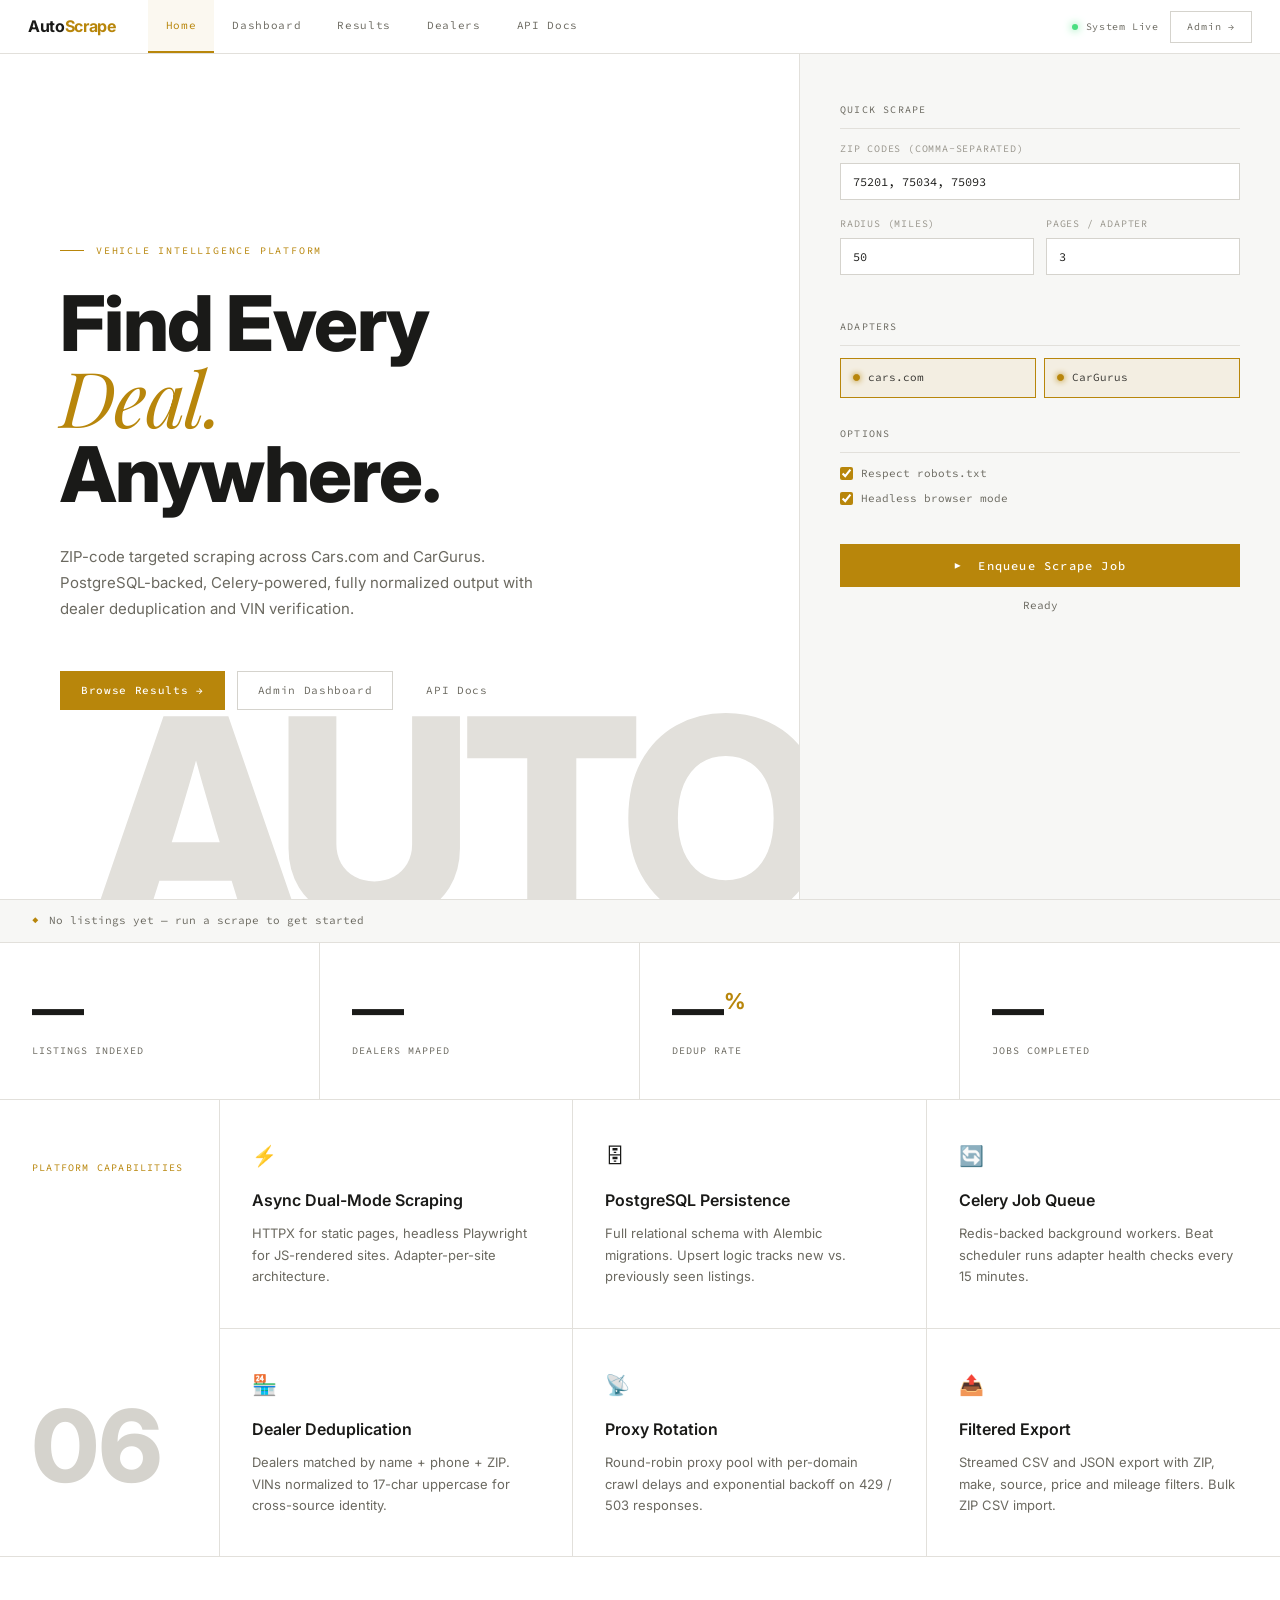
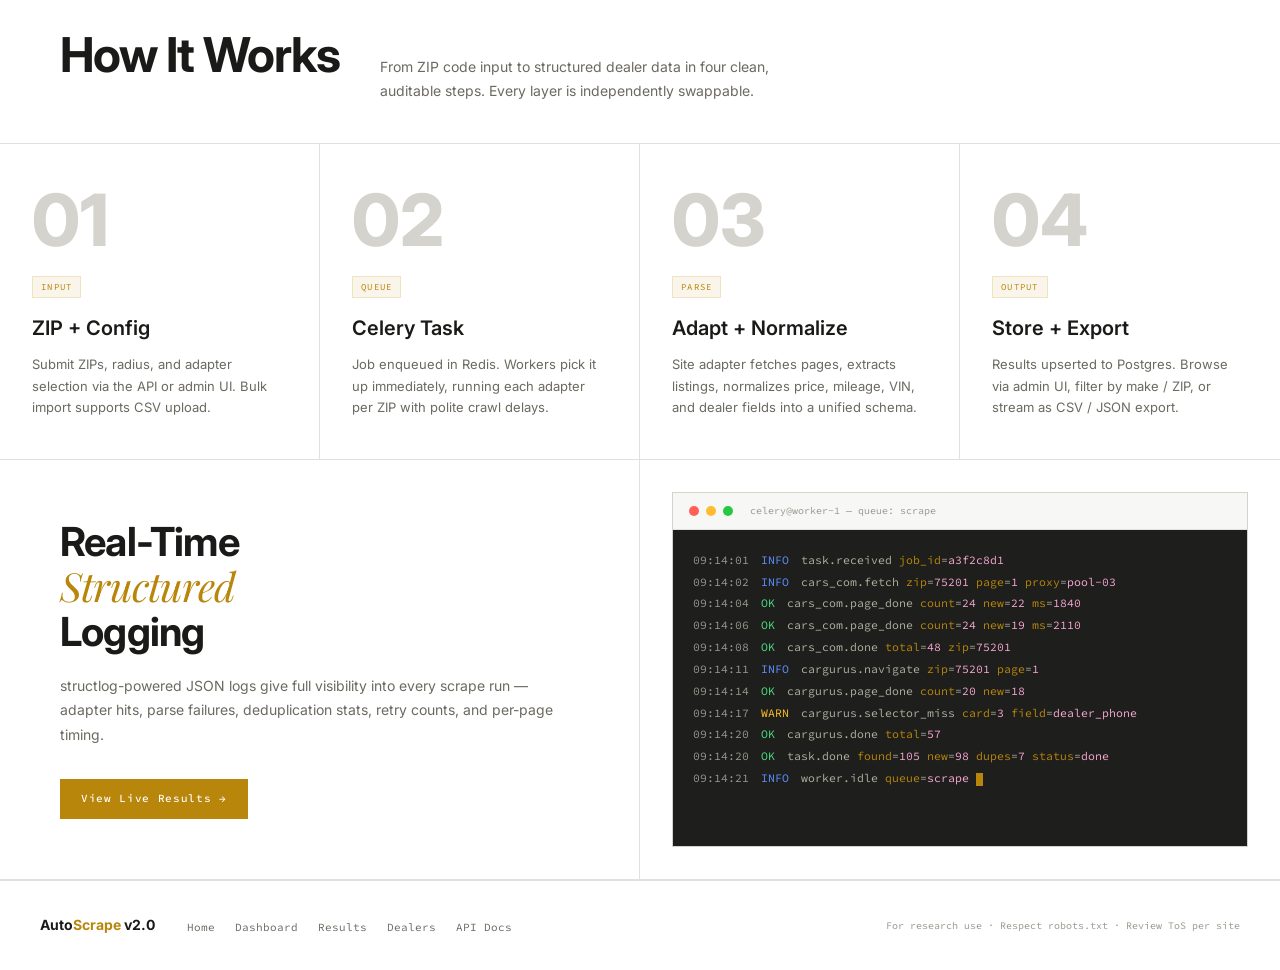
==== commit fb3ff69b: "Remove all mock data — connect all pages to live FastAPI backend - _data.js: replaced mock data gene" ====
--- a/index.html
+++ b/index.html
@@ -569,45 +569,95 @@
   };
   requestAnimationFrame(step);
 }
-const kpiObs=new IntersectionObserver(entries=>{
-  if(entries[0].isIntersecting){
-    animCount('k1',12847);
-    animCount('k2',1203);
-    animCount('k3',94,n=>n);
-    animCount('k4',318);
-    kpiObs.disconnect();
+
+// Fetch live stats from API and animate KPIs
+async function loadStats(){
+  try {
+    const stats = await api.getStats();
+    const kpiObs=new IntersectionObserver(entries=>{
+      if(entries[0].isIntersecting){
+        animCount('k1', stats.total_listings || 0);
+        animCount('k2', stats.total_dealers || 0);
+        // compute dedup rate if available
+        const totalFound = (stats.listings_by_source?.cars_com||0) + (stats.listings_by_source?.cargurus||0);
+        const dedupRate = totalFound > 0 ? Math.round((1 - stats.total_listings / Math.max(totalFound, 1)) * 100) : 0;
+        animCount('k3', Math.max(dedupRate, 0), n=>n);
+        animCount('k4', stats.total_jobs || 0);
+        kpiObs.disconnect();
+      }
+    },{threshold:0.3});
+    kpiObs.observe(document.querySelector('.kpi-strip'));
+  } catch(e) {
+    console.warn('Stats API unavailable:', e.message);
+    // show dashes on error
+    ['k1','k2','k3','k4'].forEach(id => document.getElementById(id).textContent = '—');
   }
-},{threshold:0.3});
-kpiObs.observe(document.querySelector('.kpi-strip'));
-
-// ticker
-const items=['2026 Toyota RAV4 · $38,200 · 12 mi','2026 Ford F-150 · $52,400 · 8 mi','2025 Honda Accord · $33,900 · 6k mi','2026 Chevrolet Silverado · $56,800 · 15 mi','2025 BMW X3 · $48,600 · 9k mi','2026 Hyundai Tucson · $34,200 · 5 mi','2026 Tesla Model Y · $46,500 · 120 mi','2025 Nissan Rogue · $32,400 · 11k mi','2026 Jeep Grand Cherokee · $49,800 · 22 mi','2025 Audi Q5 · $47,200 · 7k mi'];
-const t=document.getElementById('ticker');
-const dbl=[...items,...items];
-t.innerHTML=dbl.map(x=>`<span class="ticker-item"><span class="ticker-sep">◆</span>${x}</span>`).join('');
-
-// run simulation
-function doRun(){
-  const zips=document.getElementById('f-zips').value.trim();
-  if(!zips){document.getElementById('run-status').textContent='⚠ Enter at least one ZIP code';document.getElementById('run-status').style.color='#f87171';return;}
-  const btn=document.getElementById('run-btn');
-  const status=document.getElementById('run-status');
-  btn.disabled=true;
-  const steps=[
-    {t:'Validating ZIPs…',c:'var(--dim)'},
-    {t:'Connecting to Celery broker…',c:'var(--dim)'},
-    {t:'Job enqueued ✓',c:'var(--accent)'},
-    {t:'Workers picked up task…',c:'#60a5fa'},
-    {t:'Scraping in progress…',c:'#60a5fa'},
-    {t:'Done — redirecting to results…',c:'#4ade80'},
-  ];
-  let i=0;
-  const iv=setInterval(()=>{
-    status.textContent=steps[i].t;
-    status.style.color=steps[i].c;
-    i++;
-    if(i>=steps.length){clearInterval(iv);setTimeout(()=>{window.location.href='results.html';},500);}
-  },600);
+}
+loadStats();
+
+// Fetch recent listings for ticker
+async function loadTicker(){
+  const t = document.getElementById('ticker');
+  try {
+    const listings = await api.getListings({ limit: 20 });
+    const items = (Array.isArray(listings) ? listings : listings.items || listings.results || [])
+      .slice(0, 10)
+      .map(l => `${l.year} ${l.make} ${l.model} · ${fmtPrice(l.price)} · ${fmtMiles(l.mileage)}`);
+    if (items.length) {
+      const dbl = [...items, ...items];
+      t.innerHTML = dbl.map(x => `<span class="ticker-item"><span class="ticker-sep">◆</span>${x}</span>`).join('');
+      return;
+    }
+  } catch(e) {
+    console.warn('Listings API unavailable for ticker:', e.message);
+  }
+  // fallback — empty ticker
+  t.innerHTML = '<span class="ticker-item"><span class="ticker-sep">◆</span>No listings yet — run a scrape to get started</span>';
+}
+loadTicker();
+
+// Run scrape — POST to /scrape/
+async function doRun(){
+  const zips = document.getElementById('f-zips').value.trim();
+  if (!zips) {
+    document.getElementById('run-status').textContent = '⚠ Enter at least one ZIP code';
+    document.getElementById('run-status').style.color = '#f87171';
+    return;
+  }
+
+  const btn = document.getElementById('run-btn');
+  const status = document.getElementById('run-status');
+  btn.disabled = true;
+  status.textContent = 'Submitting job…';
+  status.style.color = 'var(--dim)';
+
+  const zipList = zips.split(',').map(z => z.trim()).filter(Boolean);
+  const radius = parseInt(document.getElementById('f-radius').value) || 50;
+  const pages = parseInt(document.getElementById('f-pages').value) || 3;
+  const adapters = [];
+  if (document.getElementById('chip-cars').classList.contains('on')) adapters.push('cars_com');
+  if (document.getElementById('chip-cg').classList.contains('on')) adapters.push('cargurus');
+  const respectRobots = document.getElementById('opt-robots').checked;
+  const headless = document.getElementById('opt-headless').checked;
+
+  try {
+    const result = await api.createJob({
+      zip_codes: zipList,
+      radius_miles: radius,
+      adapters: adapters.length ? adapters : ['cars_com', 'cargurus'],
+      max_pages_per_adapter: pages,
+      respect_robots: respectRobots,
+      headless: headless,
+    });
+
+    status.textContent = `✓ Job enqueued — ${result.job_id || result.id || 'submitted'}`;
+    status.style.color = '#4ade80';
+    setTimeout(() => { window.location.href = 'job.html'; }, 1200);
+  } catch(e) {
+    status.textContent = '✗ ' + e.message;
+    status.style.color = '#f87171';
+    btn.disabled = false;
+  }
 }
 </script>
 </body>
